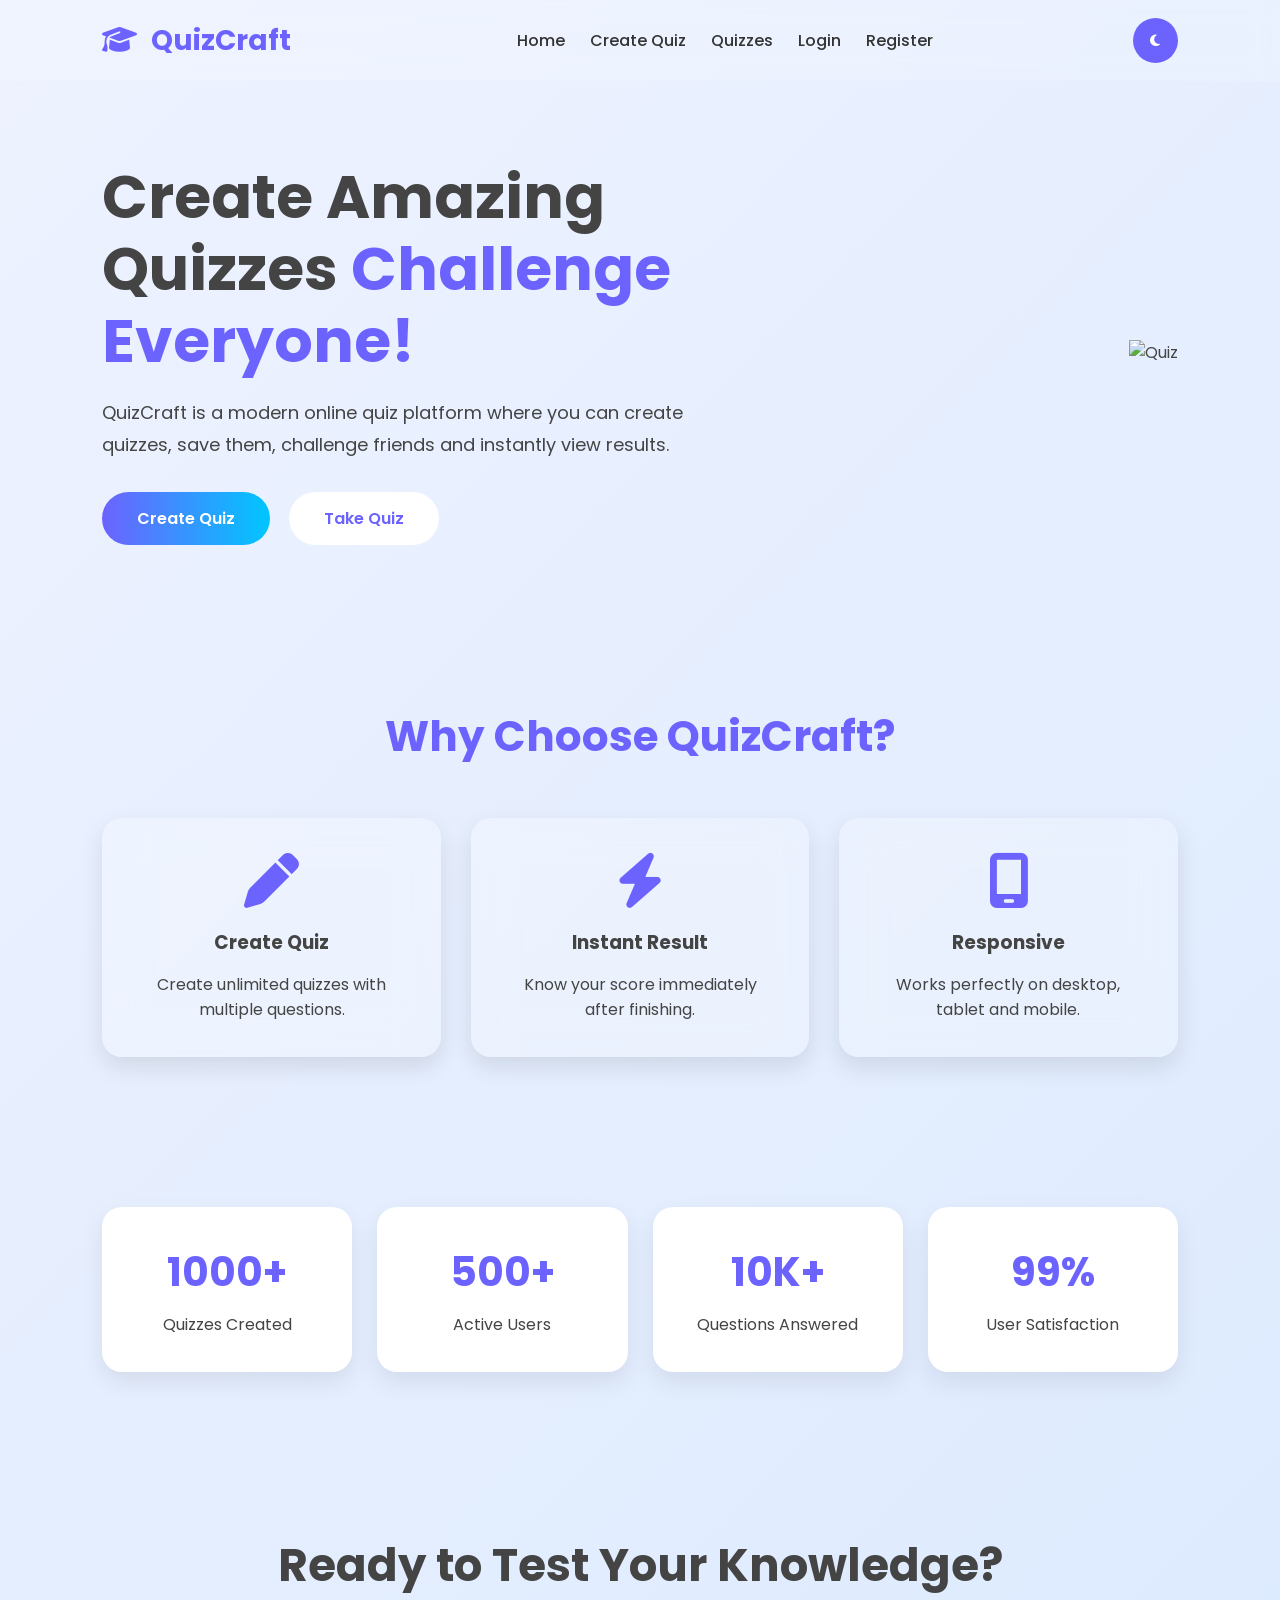
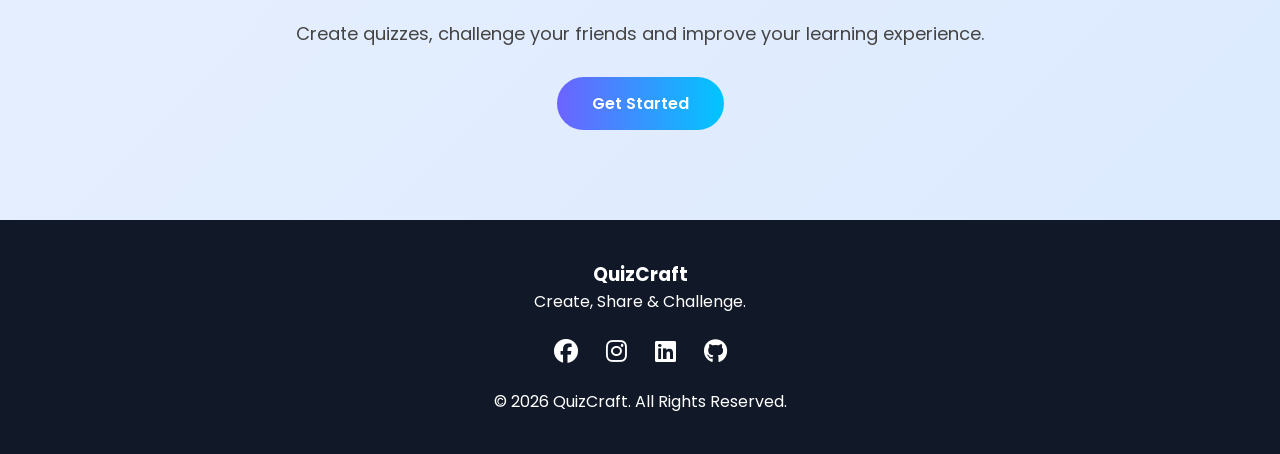
==== index.html @ c2f78e39 "quizcraft-task2" ====
<!DOCTYPE html>
<html lang="en">
<head>
<meta charset="UTF-8">
<meta name="viewport" content="width=device-width, initial-scale=1.0">

<title>QuizCraft | Online Quiz Maker</title>

<link rel="preconnect" href="https://fonts.googleapis.com">
<link rel="preconnect" href="https://fonts.gstatic.com" crossorigin>

<link href="https://fonts.googleapis.com/css2?family=Poppins:wght@300;400;500;600;700;800&display=swap" rel="stylesheet">

<link rel="stylesheet"
href="https://cdnjs.cloudflare.com/ajax/libs/font-awesome/6.7.2/css/all.min.css">

<link rel="stylesheet" href="style.css">

</head>

<body>

<!-- Navbar -->

<header>

<nav class="navbar">

<div class="logo">

<i class="fa-solid fa-graduation-cap"></i>

<span>QuizCraft</span>

</div>

<ul class="nav-links">

<li><a href="index.html" class="active">Home</a></li>

<li><a href="create.html">Create Quiz</a></li>

<li><a href="quizzes.html">Quizzes</a></li>

<li><a href="login.html">Login</a></li>

<li><a href="register.html">Register</a></li>

</ul>

<div class="right-nav">

<button id="themeBtn">

<i class="fa-solid fa-moon"></i>

</button>

</div>

</nav>

</header>

<!-- Hero -->

<section class="hero">

<div class="hero-content">

<h1>

Create Amazing Quizzes

<span>Challenge Everyone!</span>

</h1>

<p>

QuizCraft is a modern online quiz platform where you can create quizzes,
save them, challenge friends and instantly view results.

</p>

<div class="hero-buttons">

<a href="create.html" class="btn">

Create Quiz

</a>

<a href="quizzes.html" class="btn secondary">

Take Quiz

</a>

</div>

</div>

<div class="hero-image">

<img src="https://illustrations.popsy.co/gray/web-design.svg"
alt="Quiz">

</div>

</section>

<!-- Features -->

<section class="features">

<h2>Why Choose QuizCraft?</h2>

<div class="feature-grid">

<div class="card">

<i class="fa-solid fa-pen"></i>

<h3>Create Quiz</h3>

<p>

Create unlimited quizzes with multiple questions.

</p>

</div>

<div class="card">

<i class="fa-solid fa-bolt"></i>

<h3>Instant Result</h3>

<p>

Know your score immediately after finishing.

</p>

</div>

<div class="card">

<i class="fa-solid fa-mobile-screen"></i>

<h3>Responsive</h3>

<p>

Works perfectly on desktop, tablet and mobile.

</p>

</div>

</div>

</section>
<!-- Statistics -->

<section class="stats">

    <div class="stat-card">
        <h2>1000+</h2>
        <p>Quizzes Created</p>
    </div>

    <div class="stat-card">
        <h2>500+</h2>
        <p>Active Users</p>
    </div>

    <div class="stat-card">
        <h2>10K+</h2>
        <p>Questions Answered</p>
    </div>

    <div class="stat-card">
        <h2>99%</h2>
        <p>User Satisfaction</p>
    </div>

</section>

<!-- Call To Action -->

<section class="cta">

    <h2>Ready to Test Your Knowledge?</h2>

    <p>
        Create quizzes, challenge your friends and improve your learning experience.
    </p>

    <a href="create.html" class="btn">
        Get Started
    </a>

</section>

<!-- Footer -->

<footer>

    <div class="footer-content">

        <h3>QuizCraft</h3>

        <p>
            Create, Share & Challenge.
        </p>

        <div class="social-icons">

            <a href="#"><i class="fab fa-facebook"></i></a>

            <a href="#"><i class="fab fa-instagram"></i></a>

            <a href="#"><i class="fab fa-linkedin"></i></a>

            <a href="#"><i class="fab fa-github"></i></a>

        </div>

        <p class="copyright">
            © 2026 QuizCraft. All Rights Reserved.
        </p>

    </div>

</footer>

<script src="script.js"></script>

</body>
</html>
---- style.css ----
/* ===== GOOGLE FONT ===== */
@import url('https://fonts.googleapis.com/css2?family=Poppins:wght@300;400;500;600;700;800&display=swap');

/* ===== RESET ===== */

*{
margin:0;
padding:0;
box-sizing:border-box;
font-family:'Poppins',sans-serif;
scroll-behavior:smooth;
}

:root{

--primary:#6C63FF;
--secondary:#00C6FF;
--dark:#111827;
--light:#ffffff;
--text:#444;
--glass:rgba(255,255,255,.12);

}

body{

background:linear-gradient(135deg,#eef2ff,#dbeafe);
color:var(--text);

}

/* Dark Mode */

body.dark{

background:#0f172a;
color:#fff;

}

/* NAVBAR */

.navbar{

display:flex;
justify-content:space-between;
align-items:center;
padding:18px 8%;
position:sticky;
top:0;
background:rgba(255,255,255,.15);
backdrop-filter:blur(12px);
z-index:1000;

}

.logo{

font-size:28px;
font-weight:700;
color:var(--primary);

}

.logo i{

margin-right:8px;

}

.nav-links{

display:flex;
list-style:none;

}

.nav-links li{

margin-left:25px;

}

.nav-links a{

text-decoration:none;
font-weight:500;
color:#333;
transition:.3s;

}

.nav-links a:hover{

color:var(--primary);

}

#themeBtn{

width:45px;
height:45px;
border:none;
border-radius:50%;
background:var(--primary);
color:#fff;
cursor:pointer;

}

/* HERO */

.hero{

display:flex;
align-items:center;
justify-content:space-between;
padding:80px 8%;
flex-wrap:wrap;

}

.hero-content{

max-width:600px;

}

.hero-content h1{

font-size:60px;
margin-bottom:20px;
line-height:1.2;

}

.hero-content span{

color:var(--primary);

}

.hero-content p{

font-size:18px;
margin-bottom:30px;
line-height:1.8;

}

.hero-image img{

width:500px;
max-width:100%;
animation:float 3s ease-in-out infinite;

}

@keyframes float{

0%{transform:translateY(0);}
50%{transform:translateY(-15px);}
100%{transform:translateY(0);}

}

/* BUTTON */

.btn{

display:inline-block;
padding:14px 35px;
background:linear-gradient(90deg,#6C63FF,#00C6FF);
color:#fff;
border-radius:50px;
text-decoration:none;
font-weight:600;
transition:.3s;

}

.btn:hover{

transform:translateY(-5px);

}

.secondary{

margin-left:15px;
background:#fff;
color:#6C63FF;

}
/* ===== FEATURES ===== */

.features{
    padding:80px 8%;
    text-align:center;
}

.features h2{
    font-size:42px;
    margin-bottom:50px;
    color:var(--primary);
}

.feature-grid{
    display:grid;
    grid-template-columns:repeat(auto-fit,minmax(260px,1fr));
    gap:30px;
}

.card{
    background:rgba(255,255,255,.25);
    backdrop-filter:blur(20px);
    border-radius:20px;
    padding:35px;
    transition:.4s;
    box-shadow:0 10px 25px rgba(0,0,0,.1);
}

.card:hover{
    transform:translateY(-10px);
}

.card i{
    font-size:55px;
    color:var(--primary);
    margin-bottom:20px;
}

.card h3{
    margin-bottom:15px;
}

/* ===== STATS ===== */

.stats{
    padding:70px 8%;
    display:grid;
    grid-template-columns:repeat(auto-fit,minmax(220px,1fr));
    gap:25px;
}

.stat-card{
    background:#fff;
    border-radius:20px;
    padding:35px;
    text-align:center;
    box-shadow:0 10px 25px rgba(0,0,0,.08);
}

.stat-card h2{
    color:var(--primary);
    font-size:40px;
}

.stat-card p{
    margin-top:10px;
}

/* ===== CTA ===== */

.cta{
    padding:90px 8%;
    text-align:center;
}

.cta h2{
    font-size:45px;
    margin-bottom:20px;
}

.cta p{
    margin-bottom:30px;
    font-size:18px;
}

/* ===== FOOTER ===== */

footer{
    background:#111827;
    color:#fff;
    text-align:center;
    padding:40px 20px;
}

.social-icons{
    margin:20px 0;
}

.social-icons a{
    color:#fff;
    margin:0 12px;
    font-size:24px;
    transition:.3s;
}

.social-icons a:hover{
    color:#00C6FF;
}

/* ===== RESPONSIVE ===== */

@media(max-width:768px){

.navbar{
    flex-direction:column;
}

.nav-links{
    margin-top:20px;
    flex-wrap:wrap;
    justify-content:center;
}

.hero{
    flex-direction:column;
    text-align:center;
}

.hero-content h1{
    font-size:42px;
}

.secondary{
    margin-left:0;
    margin-top:15px;
}

.hero-image{
    margin-top:40px;
}

.hero-image img{
    width:320px;
}

}
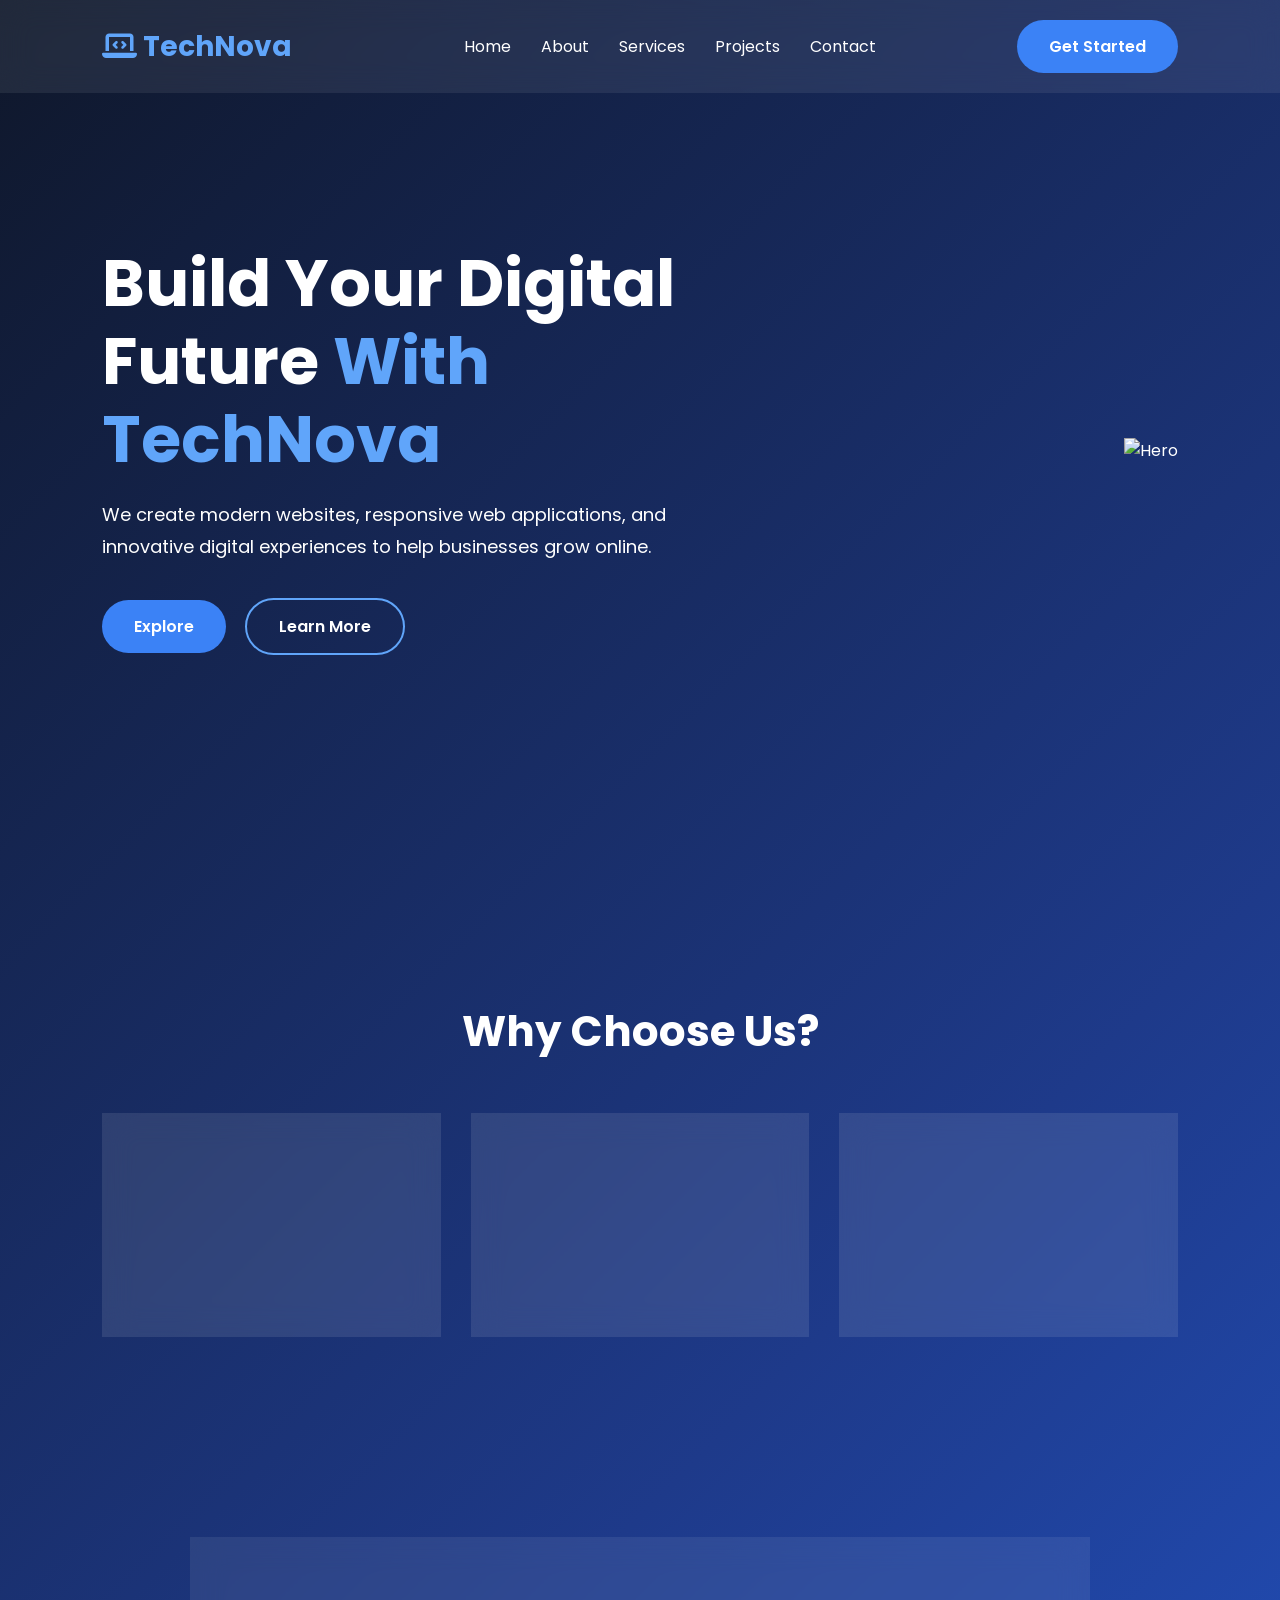
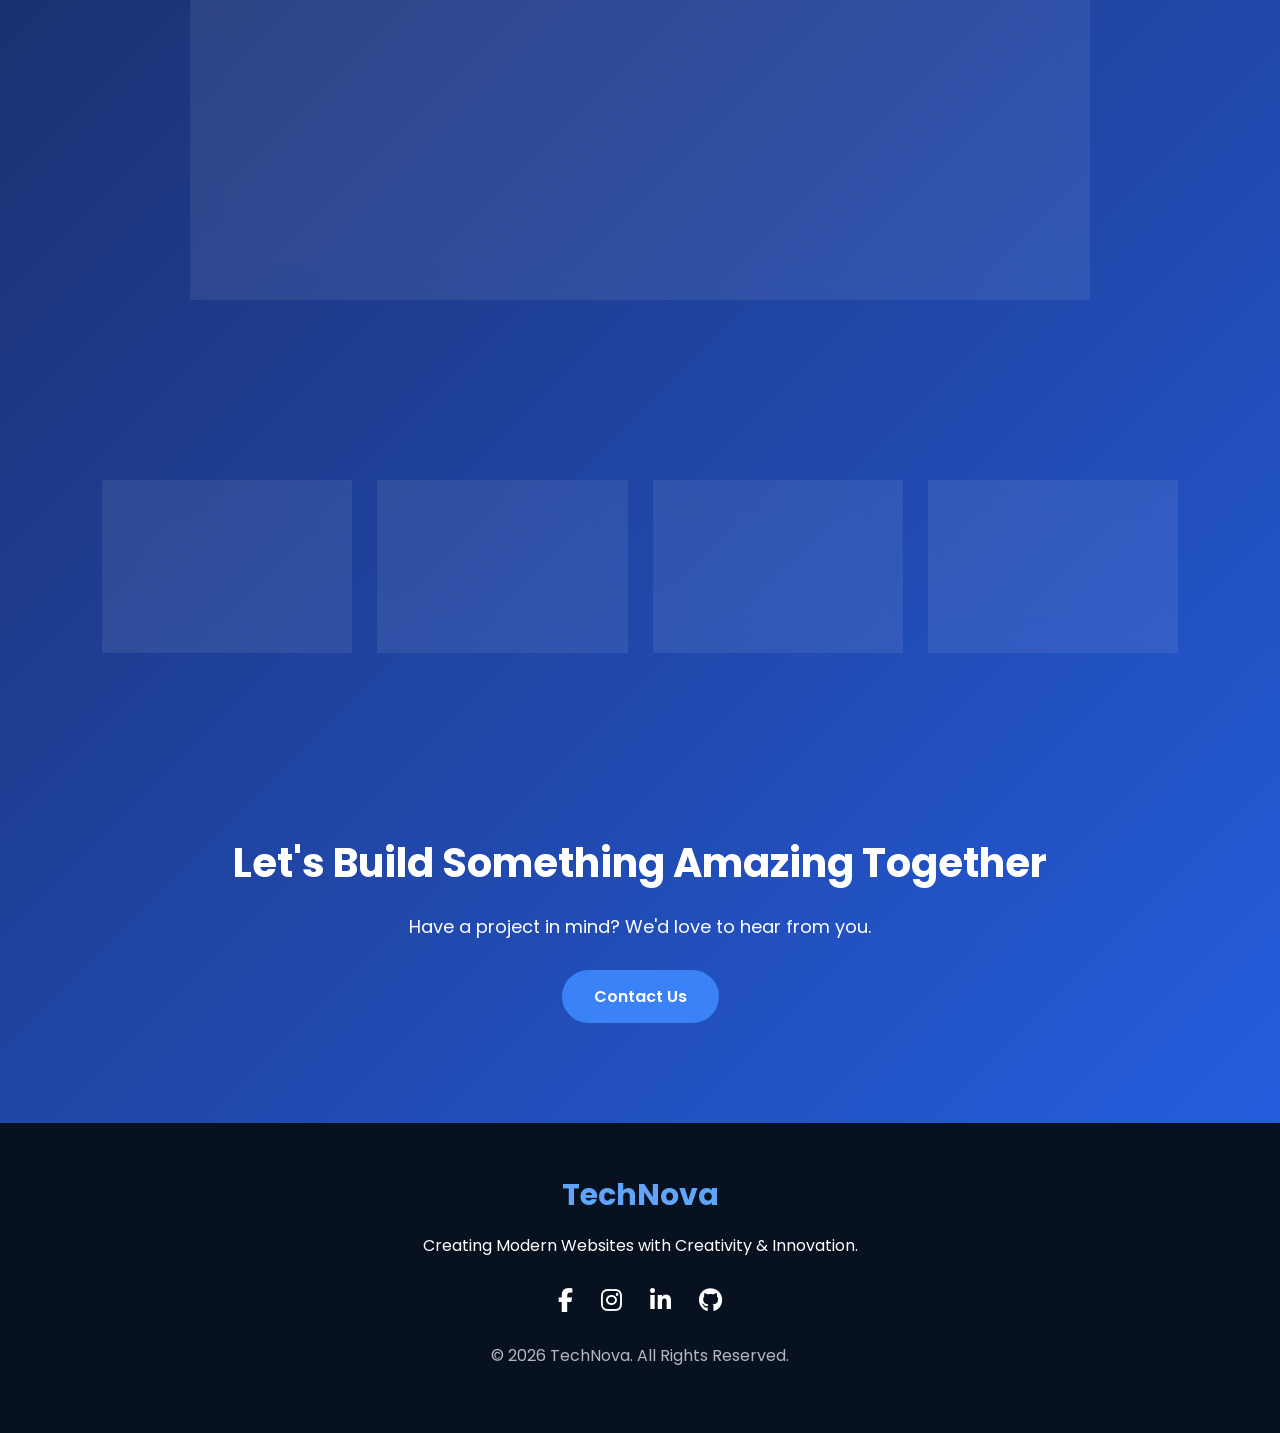
==== commit 80b926d4: "landing page-task 3" ====
--- a/index.html
+++ b/index.html
@@ -3,98 +3,65 @@
 <head>
 <meta charset="UTF-8">
 <meta name="viewport" content="width=device-width, initial-scale=1.0">
-
-<title>QuizCraft | Online Quiz Maker</title>
+<title>TechNova | Landing Page</title>
+
+<link rel="stylesheet" href="style.css">
 
 <link rel="preconnect" href="https://fonts.googleapis.com">
 <link rel="preconnect" href="https://fonts.gstatic.com" crossorigin>
 
 <link href="https://fonts.googleapis.com/css2?family=Poppins:wght@300;400;500;600;700;800&display=swap" rel="stylesheet">
 
-<link rel="stylesheet"
-href="https://cdnjs.cloudflare.com/ajax/libs/font-awesome/6.7.2/css/all.min.css">
-
-<link rel="stylesheet" href="style.css">
+<link rel="stylesheet" href="https://cdnjs.cloudflare.com/ajax/libs/font-awesome/6.7.2/css/all.min.css">
 
 </head>
 
 <body>
 
-<!-- Navbar -->
-
 <header>
 
 <nav class="navbar">
 
 <div class="logo">
-
-<i class="fa-solid fa-graduation-cap"></i>
-
-<span>QuizCraft</span>
-
+<i class="fa-solid fa-laptop-code"></i>
+TechNova
 </div>
 
 <ul class="nav-links">
-
-<li><a href="index.html" class="active">Home</a></li>
-
-<li><a href="create.html">Create Quiz</a></li>
-
-<li><a href="quizzes.html">Quizzes</a></li>
-
-<li><a href="login.html">Login</a></li>
-
-<li><a href="register.html">Register</a></li>
-
+<li><a href="#">Home</a></li>
+<li><a href="#">About</a></li>
+<li><a href="#">Services</a></li>
+<li><a href="#">Projects</a></li>
+<li><a href="#">Contact</a></li>
 </ul>
 
-<div class="right-nav">
-
-<button id="themeBtn">
-
-<i class="fa-solid fa-moon"></i>
-
-</button>
-
-</div>
+<a href="#" class="btn">Get Started</a>
 
 </nav>
 
 </header>
 
-<!-- Hero -->
-
 <section class="hero">
 
 <div class="hero-content">
 
 <h1>
-
-Create Amazing Quizzes
-
-<span>Challenge Everyone!</span>
-
+Build Your Digital Future
+<span>With TechNova</span>
 </h1>
 
 <p>
-
-QuizCraft is a modern online quiz platform where you can create quizzes,
-save them, challenge friends and instantly view results.
-
+We create modern websites, responsive web applications, and innovative digital experiences to help businesses grow online.
 </p>
 
 <div class="hero-buttons">
 
-<a href="create.html" class="btn">
-
-Create Quiz
-
+<a href="#" class="btn">
+Explore
 </a>
 
-<a href="quizzes.html" class="btn secondary">
-
-Take Quiz
-
+<a href="#" class="btn secondary">
+Learn More
 </a>
 
 </div>
@@ -103,104 +70,116 @@
 
 <div class="hero-image">
 
-<img src="https://illustrations.popsy.co/gray/web-design.svg"
-alt="Quiz">
-
-</div>
-
-</section>
-
-<!-- Features -->
+<img src="https://illustrations.popsy.co/blue/designer.svg" alt="Hero">
+
+</div>
+
+</section>
 
 <section class="features">
 
-<h2>Why Choose QuizCraft?</h2>
-
-<div class="feature-grid">
+<h2>Why Choose Us?</h2>
+
+<div class="cards">
 
 <div class="card">
 
-<i class="fa-solid fa-pen"></i>
-
-<h3>Create Quiz</h3>
-
-<p>
-
-Create unlimited quizzes with multiple questions.
-
+<i class="fa-solid fa-code"></i>
+
+<h3>Clean Code</h3>
+
+<p>
+Modern and maintainable code following best practices.
 </p>
 
 </div>
 
 <div class="card">
 
-<i class="fa-solid fa-bolt"></i>
-
-<h3>Instant Result</h3>
-
-<p>
-
-Know your score immediately after finishing.
-
+<i class="fa-solid fa-mobile-screen-button"></i>
+
+<h3>Responsive</h3>
+
+<p>
+Looks perfect on desktop, tablet and mobile devices.
 </p>
 
 </div>
 
 <div class="card">
 
-<i class="fa-solid fa-mobile-screen"></i>
-
-<h3>Responsive</h3>
-
-<p>
-
-Works perfectly on desktop, tablet and mobile.
-
-</p>
-
-</div>
-
-</div>
-
-</section>
+<i class="fa-solid fa-rocket"></i>
+
+<h3>Fast Performance</h3>
+
+<p>
+Optimized websites with excellent loading speed.
+</p>
+
+</div>
+
+</div>
+
+</section>
+<!-- About Section -->
+
+<section class="about">
+
+    <div class="about-content">
+
+        <h2>About TechNova</h2>
+
+        <p>
+            TechNova is a creative web development company focused on building
+            modern, responsive, and user-friendly websites. We combine creativity,
+            technology, and innovation to deliver digital solutions that help
+            businesses grow online.
+        </p>
+
+        <a href="#" class="btn">Read More</a>
+
+    </div>
+
+</section>
+
 <!-- Statistics -->
 
 <section class="stats">
 
-    <div class="stat-card">
-        <h2>1000+</h2>
-        <p>Quizzes Created</p>
-    </div>
-
-    <div class="stat-card">
-        <h2>500+</h2>
-        <p>Active Users</p>
-    </div>
-
-    <div class="stat-card">
-        <h2>10K+</h2>
-        <p>Questions Answered</p>
-    </div>
-
-    <div class="stat-card">
-        <h2>99%</h2>
-        <p>User Satisfaction</p>
-    </div>
-
-</section>
-
-<!-- Call To Action -->
-
-<section class="cta">
-
-    <h2>Ready to Test Your Knowledge?</h2>
+    <div class="stat-box">
+        <h2>150+</h2>
+        <p>Projects Completed</p>
+    </div>
+
+    <div class="stat-box">
+        <h2>100+</h2>
+        <p>Happy Clients</p>
+    </div>
+
+    <div class="stat-box">
+        <h2>5+</h2>
+        <p>Years Experience</p>
+    </div>
+
+    <div class="stat-box">
+        <h2>24/7</h2>
+        <p>Support</p>
+    </div>
+
+</section>
+
+<!-- Contact -->
+
+<section class="contact">
+
+    <h2>Let's Build Something Amazing Together</h2>
 
     <p>
-        Create quizzes, challenge your friends and improve your learning experience.
+        Have a project in mind? We'd love to hear from you.
     </p>
 
-    <a href="create.html" class="btn">
-        Get Started
+    <a href="#" class="btn">
+        Contact Us
     </a>
 
 </section>
@@ -211,26 +190,26 @@
 
     <div class="footer-content">
 
-        <h3>QuizCraft</h3>
+        <h3>TechNova</h3>
 
         <p>
-            Create, Share & Challenge.
+            Creating Modern Websites with Creativity & Innovation.
         </p>
 
         <div class="social-icons">
 
-            <a href="#"><i class="fab fa-facebook"></i></a>
+            <a href="#"><i class="fab fa-facebook-f"></i></a>
 
             <a href="#"><i class="fab fa-instagram"></i></a>
 
-            <a href="#"><i class="fab fa-linkedin"></i></a>
+            <a href="#"><i class="fab fa-linkedin-in"></i></a>
 
             <a href="#"><i class="fab fa-github"></i></a>
 
         </div>
 
         <p class="copyright">
-            © 2026 QuizCraft. All Rights Reserved.
+            © 2026 TechNova. All Rights Reserved.
         </p>
 
     </div>
--- a/style.css
+++ b/style.css
@@ -1,340 +1,333 @@
-/* ===== GOOGLE FONT ===== */
+/* ===== Google Font ===== */
 @import url('https://fonts.googleapis.com/css2?family=Poppins:wght@300;400;500;600;700;800&display=swap');
 
-/* ===== RESET ===== */
-
 *{
-margin:0;
-padding:0;
-box-sizing:border-box;
-font-family:'Poppins',sans-serif;
-scroll-behavior:smooth;
-}
-
-:root{
-
---primary:#6C63FF;
---secondary:#00C6FF;
---dark:#111827;
---light:#ffffff;
---text:#444;
---glass:rgba(255,255,255,.12);
-
+    margin:0;
+    padding:0;
+    box-sizing:border-box;
+    font-family:'Poppins',sans-serif;
+    scroll-behavior:smooth;
 }
 
 body{
-
-background:linear-gradient(135deg,#eef2ff,#dbeafe);
-color:var(--text);
-
-}
-
-/* Dark Mode */
-
-body.dark{
-
-background:#0f172a;
-color:#fff;
-
-}
-
-/* NAVBAR */
+    background:linear-gradient(135deg,#0f172a,#1e3a8a,#2563eb);
+    color:#fff;
+    overflow-x:hidden;
+}
+
+/* Navbar */
 
 .navbar{
-
-display:flex;
-justify-content:space-between;
-align-items:center;
-padding:18px 8%;
-position:sticky;
-top:0;
-background:rgba(255,255,255,.15);
-backdrop-filter:blur(12px);
-z-index:1000;
-
+    width:100%;
+    display:flex;
+    justify-content:space-between;
+    align-items:center;
+    padding:20px 8%;
+    position:fixed;
+    top:0;
+    left:0;
+    background:rgba(255,255,255,.08);
+    backdrop-filter:blur(15px);
+    z-index:1000;
 }
 
 .logo{
-
-font-size:28px;
-font-weight:700;
-color:var(--primary);
-
-}
-
-.logo i{
-
-margin-right:8px;
-
+    font-size:28px;
+    font-weight:700;
+    color:#60a5fa;
 }
 
 .nav-links{
-
-display:flex;
-list-style:none;
-
+    display:flex;
+    list-style:none;
 }
 
 .nav-links li{
-
-margin-left:25px;
-
+    margin-left:30px;
 }
 
 .nav-links a{
-
-text-decoration:none;
-font-weight:500;
-color:#333;
-transition:.3s;
-
+    color:#fff;
+    text-decoration:none;
+    transition:.3s;
 }
 
 .nav-links a:hover{
-
-color:var(--primary);
-
-}
-
-#themeBtn{
-
-width:45px;
-height:45px;
-border:none;
-border-radius:50%;
-background:var(--primary);
-color:#fff;
-cursor:pointer;
-
-}
-
-/* HERO */
+    color:#60a5fa;
+}
+
+.btn{
+    display:inline-block;
+    padding:14px 32px;
+    background:#3b82f6;
+    color:white;
+    text-decoration:none;
+    border-radius:40px;
+    transition:.3s;
+    font-weight:600;
+}
+
+.btn:hover{
+    transform:translateY(-5px);
+    background:#2563eb;
+}
+
+.secondary{
+    margin-left:15px;
+    background:transparent;
+    border:2px solid #60a5fa;
+}
+
+/* Hero */
 
 .hero{
-
-display:flex;
-align-items:center;
-justify-content:space-between;
-padding:80px 8%;
-flex-wrap:wrap;
-
+    min-height:100vh;
+    display:flex;
+    align-items:center;
+    justify-content:space-between;
+    padding:120px 8%;
+    flex-wrap:wrap;
 }
 
 .hero-content{
-
-max-width:600px;
-
+    max-width:600px;
 }
 
 .hero-content h1{
-
-font-size:60px;
-margin-bottom:20px;
-line-height:1.2;
-
+    font-size:65px;
+    line-height:1.2;
+    margin-bottom:20px;
 }
 
 .hero-content span{
-
-color:var(--primary);
-
+    color:#60a5fa;
 }
 
 .hero-content p{
-
-font-size:18px;
-margin-bottom:30px;
-line-height:1.8;
-
+    font-size:18px;
+    line-height:1.8;
+    margin-bottom:35px;
 }
 
 .hero-image img{
-
-width:500px;
-max-width:100%;
-animation:float 3s ease-in-out infinite;
-
+    width:520px;
+    max-width:100%;
+    animation:float 4s ease-in-out infinite;
 }
 
 @keyframes float{
-
-0%{transform:translateY(0);}
-50%{transform:translateY(-15px);}
-100%{transform:translateY(0);}
-
-}
-
-/* BUTTON */
-
-.btn{
-
-display:inline-block;
-padding:14px 35px;
-background:linear-gradient(90deg,#6C63FF,#00C6FF);
-color:#fff;
-border-radius:50px;
-text-decoration:none;
-font-weight:600;
-transition:.3s;
-
-}
-
-.btn:hover{
-
-transform:translateY(-5px);
-
-}
-
-.secondary{
-
-margin-left:15px;
-background:#fff;
-color:#6C63FF;
-
-}
-/* ===== FEATURES ===== */
+    0%{transform:translateY(0);}
+    50%{transform:translateY(-20px);}
+    100%{transform:translateY(0);}
+}
+
+/* Features */
 
 .features{
-    padding:80px 8%;
+    padding:100px 8%;
     text-align:center;
 }
 
 .features h2{
     font-size:42px;
     margin-bottom:50px;
-    color:var(--primary);
-}
-
-.feature-grid{
+}
+
+.cards{
     display:grid;
     grid-template-columns:repeat(auto-fit,minmax(260px,1fr));
     gap:30px;
 }
 
 .card{
-    background:rgba(255,255,255,.25);
-    backdrop-filter:blur(20px);
+    background:rgba(255,255,255,.1);
+    backdrop-filter:blur(15px);
     border-radius:20px;
     padding:35px;
     transition:.4s;
-    box-shadow:0 10px 25px rgba(0,0,0,.1);
 }
 
 .card:hover{
-    transform:translateY(-10px);
+    transform:translateY(-12px);
+    box-shadow:0 20px 40px rgba(0,0,0,.3);
 }
 
 .card i{
     font-size:55px;
-    color:var(--primary);
+    color:#60a5fa;
     margin-bottom:20px;
 }
-
-.card h3{
-    margin-bottom:15px;
-}
-
-/* ===== STATS ===== */
+/* ================= ABOUT ================= */
+
+.about{
+    padding:100px 8%;
+    text-align:center;
+}
+
+.about-content{
+    max-width:900px;
+    margin:auto;
+    background:rgba(255,255,255,.08);
+    backdrop-filter:blur(15px);
+    padding:50px;
+    border-radius:20px;
+}
+
+.about h2{
+    font-size:42px;
+    color:#60a5fa;
+    margin-bottom:20px;
+}
+
+.about p{
+    font-size:18px;
+    line-height:1.8;
+    margin-bottom:30px;
+}
+
+/* ================= STATS ================= */
 
 .stats{
-    padding:70px 8%;
     display:grid;
-    grid-template-columns:repeat(auto-fit,minmax(220px,1fr));
+    grid-template-columns:repeat(auto-fit,minmax(200px,1fr));
     gap:25px;
-}
-
-.stat-card{
-    background:#fff;
+    padding:80px 8%;
+}
+
+.stat-box{
+    background:rgba(255,255,255,.08);
+    backdrop-filter:blur(15px);
+    padding:35px;
+    text-align:center;
     border-radius:20px;
-    padding:35px;
-    text-align:center;
-    box-shadow:0 10px 25px rgba(0,0,0,.08);
-}
-
-.stat-card h2{
-    color:var(--primary);
+    transition:.3s;
+}
+
+.stat-box:hover{
+    transform:translateY(-10px);
+}
+
+.stat-box h2{
+    font-size:45px;
+    color:#60a5fa;
+}
+
+.stat-box p{
+    margin-top:10px;
+}
+
+/* ================= CONTACT ================= */
+
+.contact{
+    padding:100px 8%;
+    text-align:center;
+}
+
+.contact h2{
     font-size:40px;
-}
-
-.stat-card p{
-    margin-top:10px;
-}
-
-/* ===== CTA ===== */
-
-.cta{
-    padding:90px 8%;
-    text-align:center;
-}
-
-.cta h2{
-    font-size:45px;
     margin-bottom:20px;
 }
 
-.cta p{
+.contact p{
+    font-size:18px;
     margin-bottom:30px;
-    font-size:18px;
-}
-
-/* ===== FOOTER ===== */
+}
+
+/* ================= FOOTER ================= */
 
 footer{
-    background:#111827;
-    color:#fff;
-    text-align:center;
-    padding:40px 20px;
+    background:#08111f;
+    padding:50px 8%;
+    text-align:center;
+}
+
+.footer-content h3{
+    font-size:30px;
+    color:#60a5fa;
+}
+
+.footer-content p{
+    margin:15px 0;
 }
 
 .social-icons{
-    margin:20px 0;
+    margin:25px 0;
 }
 
 .social-icons a{
-    color:#fff;
+    color:white;
+    font-size:24px;
     margin:0 12px;
-    font-size:24px;
     transition:.3s;
 }
 
 .social-icons a:hover{
-    color:#00C6FF;
-}
-
-/* ===== RESPONSIVE ===== */
-
-@media(max-width:768px){
+    color:#60a5fa;
+}
+
+.copyright{
+    margin-top:20px;
+    opacity:.7;
+}
+
+/* ================= RESPONSIVE ================= */
+
+@media(max-width:992px){
+
+.hero{
+    flex-direction:column;
+    text-align:center;
+}
+
+.hero-content h1{
+    font-size:48px;
+}
+
+.hero-image{
+    margin-top:40px;
+}
+
+.hero-image img{
+    width:350px;
+}
 
 .navbar{
     flex-direction:column;
+    gap:15px;
 }
 
 .nav-links{
-    margin-top:20px;
     flex-wrap:wrap;
     justify-content:center;
 }
 
-.hero{
-    flex-direction:column;
-    text-align:center;
-}
+.nav-links li{
+    margin:10px;
+}
+
+}
+
+@media(max-width:600px){
 
 .hero-content h1{
-    font-size:42px;
+    font-size:36px;
+}
+
+.features h2,
+.about h2,
+.contact h2{
+    font-size:30px;
+}
+
+.btn{
+    display:block;
+    width:100%;
+    margin:10px 0;
+    text-align:center;
 }
 
 .secondary{
     margin-left:0;
-    margin-top:15px;
-}
-
-.hero-image{
-    margin-top:40px;
-}
-
-.hero-image img{
-    width:320px;
 }
 
 }
